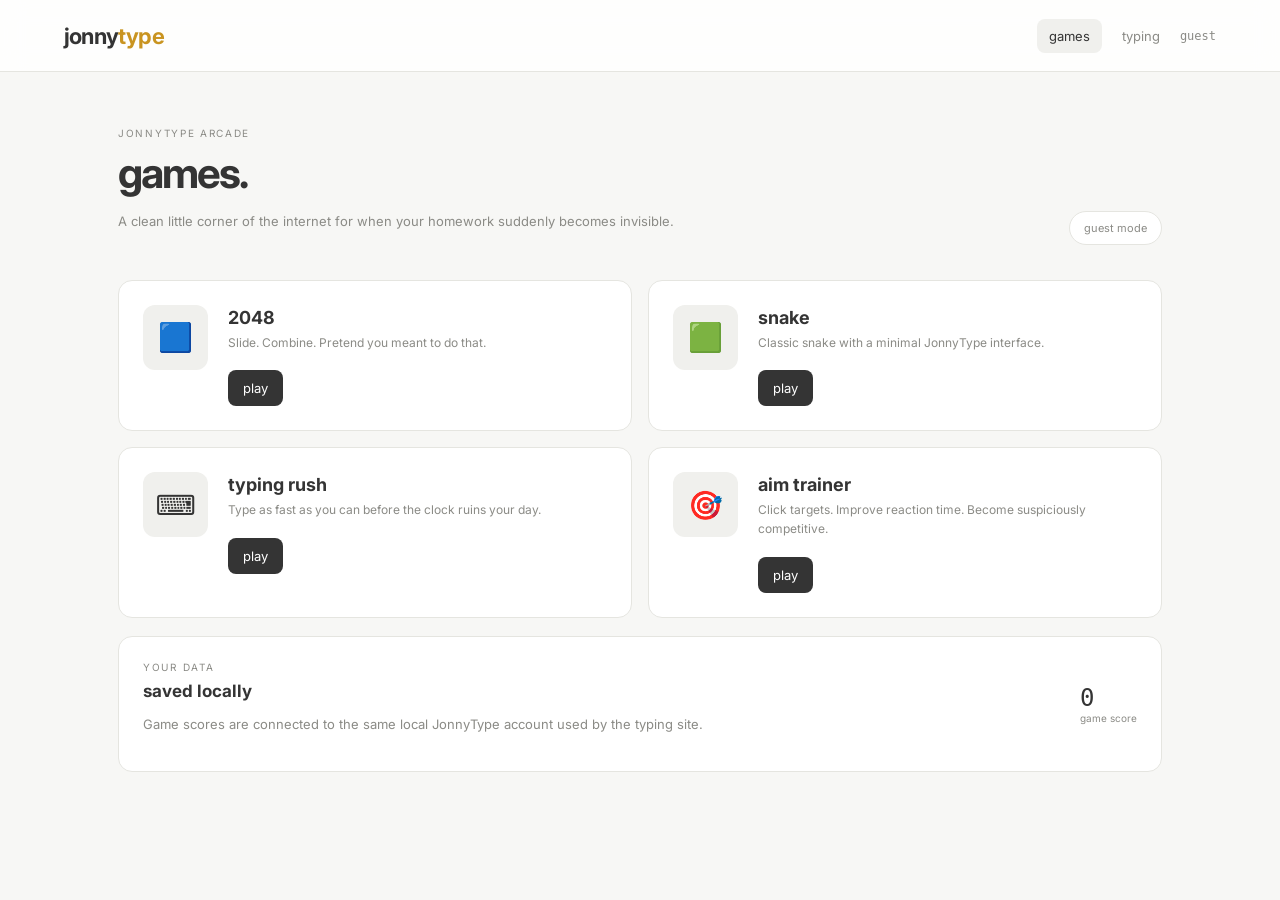
==== games.html @ 1a2a4110 "Add files via upload" ====
<!DOCTYPE html>
<html lang="en">
<head>
  <meta charset="UTF-8">
  <meta name="viewport" content="width=device-width, initial-scale=1.0">
  <title>JonnyType Games</title>
  <link rel="preconnect" href="https://fonts.googleapis.com">
  <link rel="preconnect" href="https://fonts.gstatic.com" crossorigin>
  <link href="https://fonts.googleapis.com/css2?family=Inter:wght@400;500;600;700&display=swap" rel="stylesheet">
  <link rel="stylesheet" href="styles.css">
</head>
<body class="games-body">
  <header class="topbar">
    <a class="logo" href="index.html">jonny<span>type</span></a>
    <nav>
      <a class="nav-btn active" href="games.html">games</a>
      <a class="nav-btn" href="index.html">typing</a>
      <span class="user-mini" id="gameUser">guest</span>
    </nav>
  </header>

  <main class="games-app">
    <div class="games-hero">
      <div>
        <p class="eyebrow">jonnytype arcade</p>
        <h1>games.</h1>
        <p class="muted">A clean little corner of the internet for when your homework suddenly becomes invisible.</p>
      </div>
      <div class="account-pill" id="accountPill">guest mode</div>
    </div>

    <div class="game-grid">
      <article class="game-card">
        <div class="game-icon">🟦</div>
        <div class="game-info">
          <h2>2048</h2>
          <p>Slide. Combine. Pretend you meant to do that.</p>
          <button class="primary-btn play-btn" data-game="2048">play</button>
        </div>
      </article>

      <article class="game-card">
        <div class="game-icon">🟩</div>
        <div class="game-info">
          <h2>snake</h2>
          <p>Classic snake with a minimal JonnyType interface.</p>
          <button class="primary-btn play-btn" data-game="snake">play</button>
        </div>
      </article>

      <article class="game-card">
        <div class="game-icon">⌨</div>
        <div class="game-info">
          <h2>typing rush</h2>
          <p>Type as fast as you can before the clock ruins your day.</p>
          <button class="primary-btn play-btn" data-game="typing-rush">play</button>
        </div>
      </article>

      <article class="game-card">
        <div class="game-icon">🎯</div>
        <div class="game-info">
          <h2>aim trainer</h2>
          <p>Click targets. Improve reaction time. Become suspiciously competitive.</p>
          <button class="primary-btn play-btn" data-game="aim">play</button>
        </div>
      </article>
    </div>

    <section class="saved-game-card">
      <div>
        <p class="eyebrow">your data</p>
        <h2>saved locally</h2>
        <p class="muted">Game scores are connected to the same local JonnyType account used by the typing site.</p>
      </div>
      <div class="saved-score" id="savedScore">0 <span>game score</span></div>
    </section>

    <div class="game-modal hidden" id="gameModal">
      <div class="modal-backdrop"></div>
      <div class="arcade-window">
        <button class="modal-close" id="closeGame">×</button>
        <div id="gameContent"></div>
      </div>
    </div>
  </main>

  <div class="toast" id="toast"></div>
  <script src="games.js"></script>
</body>
</html>
---- styles.css ----
*{box-sizing:border-box}
:root{
  --bg:#f7f7f5;--surface:#fff;--surface2:#f0f0ed;--text:#343434;--muted:#8b8b86;
  --accent:#e8b84b;--accent-dark:#c99420;--border:#e5e5e0;--danger:#d95c5c;
  --mono:"JetBrains Mono",monospace;--sans:"Inter",system-ui,sans-serif
}
html,body{margin:0;min-height:100%;background:var(--bg);color:var(--text);font-family:var(--sans)}
button,input{font:inherit}
button{border:0;cursor:pointer;color:inherit}
a{text-decoration:none;color:inherit}
.topbar{height:72px;display:flex;align-items:center;justify-content:space-between;padding:0 5vw;border-bottom:1px solid var(--border);background:rgba(255,255,255,.82);backdrop-filter:blur(12px);position:sticky;top:0;z-index:20}
.logo{font-size:22px;font-weight:700;letter-spacing:-.8px}.logo span,.auth-logo span{color:var(--accent-dark)}
nav{display:flex;align-items:center;gap:8px}.nav-btn{background:transparent;color:var(--muted);padding:9px 12px;border-radius:8px;font-size:13px}.nav-btn:hover,.nav-btn.active{color:var(--text);background:var(--surface2)}
.app{max-width:1100px;margin:auto;padding:60px 28px}
.view{display:none}.view.active{display:block}
.mode-row{display:flex;justify-content:space-between;align-items:center;margin-bottom:26px}.mode-group{display:flex;align-items:center;gap:4px}.mode-btn{background:transparent;color:var(--muted);padding:7px 10px;border-radius:6px;font-size:13px}.mode-btn:hover,.mode-btn.active{color:var(--accent-dark);background:#fbf1d8}.divider{width:1px;height:18px;background:var(--border);margin:0 7px}
.user-mini{font-size:12px;color:var(--muted);font-family:var(--mono)}
.typing-card{min-height:310px;position:relative;background:var(--surface);border:1px solid var(--border);border-radius:14px;padding:74px 56px 55px;box-shadow:0 8px 35px rgba(30,30,20,.04);outline:none}
.typing-card:focus{border-color:#d5d5cf}.timer{font-family:var(--mono);color:var(--accent-dark);font-size:22px;margin-bottom:24px}.words{font-family:var(--mono);font-size:24px;line-height:1.75;letter-spacing:.1px;color:#aaa;user-select:none}.word{display:inline}.word.current{color:#777}.letter.correct{color:#343434}.letter.incorrect{color:#d95c5c;text-decoration:underline}.typing-card input{position:absolute;opacity:0;pointer-events:none;width:1px;height:1px}.hint{text-align:center;color:#aaa;font-size:12px;margin-top:40px}
.test-controls{text-align:center;color:#aaa;font-size:11px;margin-top:22px}.icon-btn{font-size:24px;background:transparent;color:#999;margin-right:7px}.icon-btn:hover{color:var(--text)}
.section-heading{display:flex;justify-content:space-between;align-items:end;margin-bottom:30px}.eyebrow{text-transform:uppercase;letter-spacing:1.7px;font-size:10px;color:var(--muted);margin:0 0 8px}.section-heading h1,.games-hero h1{font-size:42px;letter-spacing:-2px;margin:0}.secondary-btn,.primary-btn{border-radius:8px;padding:10px 15px;font-size:13px}.primary-btn{background:var(--text);color:white}.primary-btn:hover{background:#111}.secondary-btn{background:var(--surface2);color:#666}.stats-grid{display:grid;grid-template-columns:repeat(4,1fr);gap:12px}.stat{background:var(--surface);border:1px solid var(--border);border-radius:12px;padding:22px}.stat-value{font-family:var(--mono);font-size:27px}.stat-label{color:var(--muted);font-size:11px;margin-top:7px}.history-card{margin-top:18px;background:var(--surface);border:1px solid var(--border);border-radius:12px;padding:24px}.history-card h2{font-size:15px;margin:0 0 18px}.history-row{display:grid;grid-template-columns:1fr 1fr 1fr 1fr;padding:12px 0;border-top:1px solid var(--border);font-family:var(--mono);font-size:12px}.muted{color:var(--muted);font-size:13px;line-height:1.6}
.modal,.result-overlay,.game-modal{position:fixed;inset:0;z-index:50;display:flex;align-items:center;justify-content:center}.hidden{display:none!important}.modal-backdrop{position:absolute;inset:0;background:rgba(20,20,15,.28);backdrop-filter:blur(5px)}.modal-card,.result-card,.arcade-window{position:relative;z-index:1;background:var(--surface);border:1px solid var(--border);border-radius:15px;box-shadow:0 25px 80px rgba(0,0,0,.16)}
.modal-card{width:min(410px,calc(100% - 30px));padding:34px}.modal-close{position:absolute;right:16px;top:12px;background:transparent;color:#aaa;font-size:25px}.auth-logo{font-size:20px;font-weight:700;margin-bottom:28px}.modal-card h2{margin:0 0 8px;font-size:27px}.modal-card form{display:grid;gap:14px;margin-top:24px}.modal-card label{font-size:12px;color:#777}.modal-card input{display:block;width:100%;margin-top:6px;padding:11px 12px;border:1px solid var(--border);border-radius:8px;background:#fafaf8;outline:none}.modal-card input:focus{border-color:#cfcfc8}.switch-auth,.danger-link{background:transparent;color:var(--accent-dark);font-size:12px;margin-top:16px}.danger-link{display:block;color:var(--danger);margin-left:auto;margin-right:auto}.result-card{width:min(390px,calc(100% - 30px));text-align:center;padding:40px}.result-wpm{font-family:var(--mono);font-size:72px;margin-top:8px}.result-label{color:var(--muted);font-size:12px}.result-stats{display:flex;justify-content:space-around;border-top:1px solid var(--border);margin:25px 0;padding-top:18px}.result-stats div{display:grid;gap:4px}.result-stats b{font-family:var(--mono);font-size:16px}.result-stats span{font-size:10px;color:var(--muted)}
.toast{position:fixed;left:50%;bottom:25px;transform:translate(-50%,20px);background:#333;color:#fff;border-radius:8px;padding:10px 15px;font-size:12px;opacity:0;pointer-events:none;transition:.2s;z-index:100}.toast.show{opacity:1;transform:translate(-50%,0)}
.games-app{max-width:1100px;margin:auto;padding:55px 28px}.games-hero{display:flex;justify-content:space-between;align-items:end;margin-bottom:35px}.account-pill{background:var(--surface);border:1px solid var(--border);border-radius:999px;padding:9px 14px;font-size:11px;color:var(--muted)}.game-grid{display:grid;grid-template-columns:repeat(2,1fr);gap:16px}.game-card{display:flex;gap:20px;background:var(--surface);border:1px solid var(--border);border-radius:14px;padding:24px}.game-icon{width:65px;height:65px;border-radius:12px;background:var(--surface2);display:grid;place-items:center;font-size:28px;flex:none}.game-info h2{font-size:18px;margin:2px 0 6px}.game-info p{font-size:12px;color:var(--muted);line-height:1.55;margin:0 0 18px}.saved-game-card{margin-top:18px;display:flex;justify-content:space-between;align-items:center;background:var(--surface);border:1px solid var(--border);border-radius:14px;padding:24px}.saved-game-card h2{margin:0 0 5px;font-size:17px}.saved-score{font-family:var(--mono);font-size:24px}.saved-score span{display:block;font-family:var(--sans);font-size:10px;color:var(--muted);text-align:right}.arcade-window{width:min(700px,calc(100% - 30px));min-height:430px;padding:40px}.arcade-window canvas{display:block;margin:auto;background:#fafaf7;border:1px solid var(--border);border-radius:10px}.game-title{text-align:center;margin:0 0 20px}.game-center{text-align:center}.game-big-score{text-align:center;font-family:var(--mono);font-size:26px;margin-bottom:15px}
@media(max-width:700px){.app,.games-app{padding:35px 16px}.typing-card{padding:45px 20px}.words{font-size:18px}.stats-grid{grid-template-columns:1fr 1fr}.game-grid{grid-template-columns:1fr}.games-hero{display:block}.account-pill{display:inline-block;margin-top:18px}.saved-game-card{display:block}.saved-score{margin-top:20px}.saved-score span{text-align:left}}
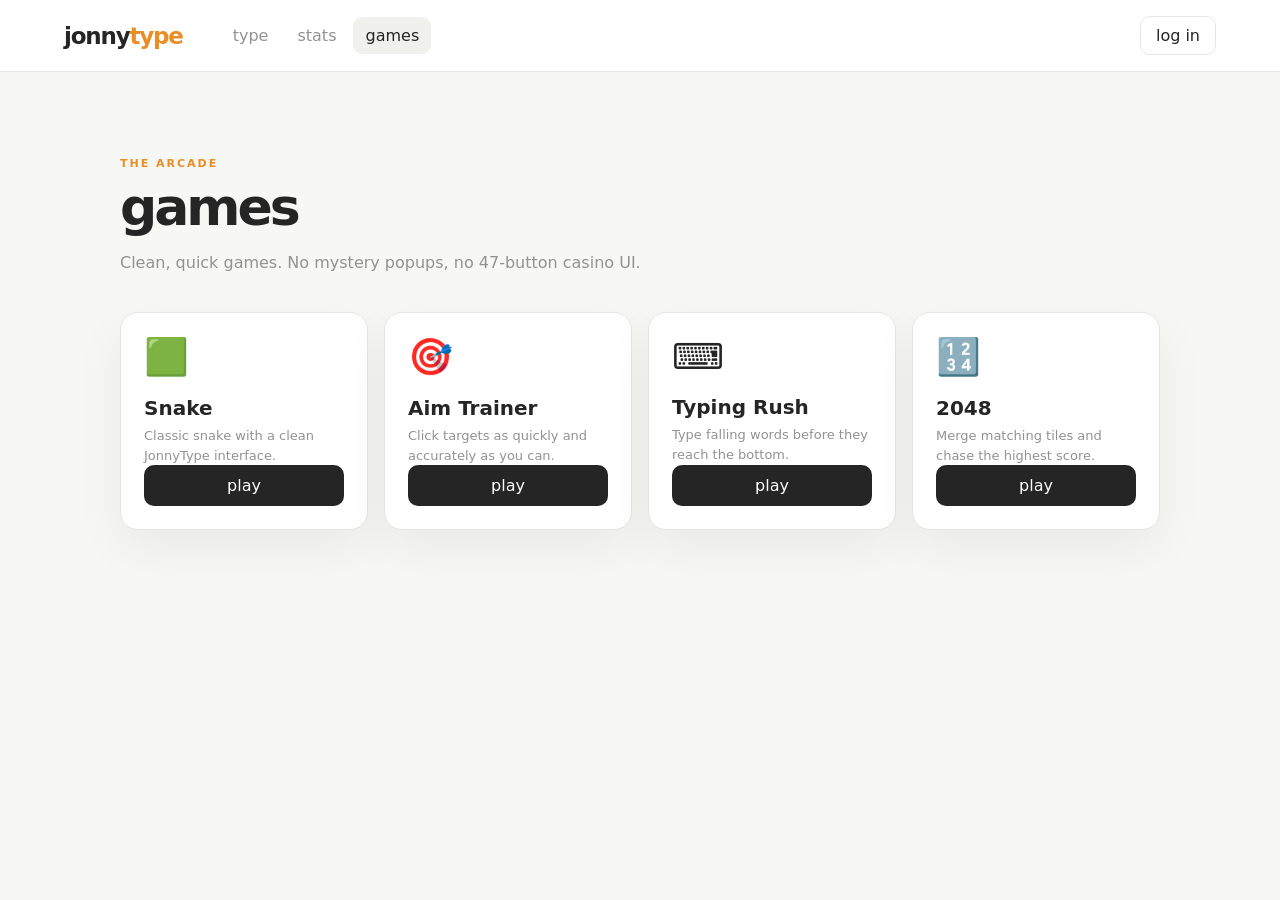
==== commit e9f1de13: "fr" ====
--- a/games.html
+++ b/games.html
@@ -1,91 +1 @@
-<!DOCTYPE html>
-<html lang="en">
-<head>
-  <meta charset="UTF-8">
-  <meta name="viewport" content="width=device-width, initial-scale=1.0">
-  <title>JonnyType Games</title>
-  <link rel="preconnect" href="https://fonts.googleapis.com">
-  <link rel="preconnect" href="https://fonts.gstatic.com" crossorigin>
-  <link href="https://fonts.googleapis.com/css2?family=Inter:wght@400;500;600;700&display=swap" rel="stylesheet">
-  <link rel="stylesheet" href="styles.css">
-</head>
-<body class="games-body">
-  <header class="topbar">
-    <a class="logo" href="index.html">jonny<span>type</span></a>
-    <nav>
-      <a class="nav-btn active" href="games.html">games</a>
-      <a class="nav-btn" href="index.html">typing</a>
-      <span class="user-mini" id="gameUser">guest</span>
-    </nav>
-  </header>
-
-  <main class="games-app">
-    <div class="games-hero">
-      <div>
-        <p class="eyebrow">jonnytype arcade</p>
-        <h1>games.</h1>
-        <p class="muted">A clean little corner of the internet for when your homework suddenly becomes invisible.</p>
-      </div>
-      <div class="account-pill" id="accountPill">guest mode</div>
-    </div>
-
-    <div class="game-grid">
-      <article class="game-card">
-        <div class="game-icon">🟦</div>
-        <div class="game-info">
-          <h2>2048</h2>
-          <p>Slide. Combine. Pretend you meant to do that.</p>
-          <button class="primary-btn play-btn" data-game="2048">play</button>
-        </div>
-      </article>
-
-      <article class="game-card">
-        <div class="game-icon">🟩</div>
-        <div class="game-info">
-          <h2>snake</h2>
-          <p>Classic snake with a minimal JonnyType interface.</p>
-          <button class="primary-btn play-btn" data-game="snake">play</button>
-        </div>
-      </article>
-
-      <article class="game-card">
-        <div class="game-icon">⌨</div>
-        <div class="game-info">
-          <h2>typing rush</h2>
-          <p>Type as fast as you can before the clock ruins your day.</p>
-          <button class="primary-btn play-btn" data-game="typing-rush">play</button>
-        </div>
-      </article>
-
-      <article class="game-card">
-        <div class="game-icon">🎯</div>
-        <div class="game-info">
-          <h2>aim trainer</h2>
-          <p>Click targets. Improve reaction time. Become suspiciously competitive.</p>
-          <button class="primary-btn play-btn" data-game="aim">play</button>
-        </div>
-      </article>
-    </div>
-
-    <section class="saved-game-card">
-      <div>
-        <p class="eyebrow">your data</p>
-        <h2>saved locally</h2>
-        <p class="muted">Game scores are connected to the same local JonnyType account used by the typing site.</p>
-      </div>
-      <div class="saved-score" id="savedScore">0 <span>game score</span></div>
-    </section>
-
-    <div class="game-modal hidden" id="gameModal">
-      <div class="modal-backdrop"></div>
-      <div class="arcade-window">
-        <button class="modal-close" id="closeGame">×</button>
-        <div id="gameContent"></div>
-      </div>
-    </div>
-  </main>
-
-  <div class="toast" id="toast"></div>
-  <script src="games.js"></script>
-</body>
-</html>
+<!doctype html><html lang="en"><head><meta charset="utf-8"><meta name="viewport" content="width=device-width,initial-scale=1"><title>JonnyType Games</title><link rel="stylesheet" href="styles.css"></head><body><header class="topbar"><a class="brand" href="index.html">jonny<span>type</span></a><nav><a class="nav-btn" href="index.html">type</a><a class="nav-btn" href="index.html#stats">stats</a><a class="nav-btn active" href="games.html">games</a></nav><button id="gameAccountBtn" class="account-btn">log in</button></header><main class="games-main"><div class="games-hero"><p class="eyebrow">the arcade</p><h1>games</h1><p>Clean, quick games. No mystery popups, no 47-button casino UI.</p></div><div id="gameGrid" class="game-grid"></div></main><script type="module" src="games.js"></script></body></html>
--- a/styles.css
+++ b/styles.css
@@ -1,26 +1 @@
-*{box-sizing:border-box}
-:root{
-  --bg:#f7f7f5;--surface:#fff;--surface2:#f0f0ed;--text:#343434;--muted:#8b8b86;
-  --accent:#e8b84b;--accent-dark:#c99420;--border:#e5e5e0;--danger:#d95c5c;
-  --mono:"JetBrains Mono",monospace;--sans:"Inter",system-ui,sans-serif
-}
-html,body{margin:0;min-height:100%;background:var(--bg);color:var(--text);font-family:var(--sans)}
-button,input{font:inherit}
-button{border:0;cursor:pointer;color:inherit}
-a{text-decoration:none;color:inherit}
-.topbar{height:72px;display:flex;align-items:center;justify-content:space-between;padding:0 5vw;border-bottom:1px solid var(--border);background:rgba(255,255,255,.82);backdrop-filter:blur(12px);position:sticky;top:0;z-index:20}
-.logo{font-size:22px;font-weight:700;letter-spacing:-.8px}.logo span,.auth-logo span{color:var(--accent-dark)}
-nav{display:flex;align-items:center;gap:8px}.nav-btn{background:transparent;color:var(--muted);padding:9px 12px;border-radius:8px;font-size:13px}.nav-btn:hover,.nav-btn.active{color:var(--text);background:var(--surface2)}
-.app{max-width:1100px;margin:auto;padding:60px 28px}
-.view{display:none}.view.active{display:block}
-.mode-row{display:flex;justify-content:space-between;align-items:center;margin-bottom:26px}.mode-group{display:flex;align-items:center;gap:4px}.mode-btn{background:transparent;color:var(--muted);padding:7px 10px;border-radius:6px;font-size:13px}.mode-btn:hover,.mode-btn.active{color:var(--accent-dark);background:#fbf1d8}.divider{width:1px;height:18px;background:var(--border);margin:0 7px}
-.user-mini{font-size:12px;color:var(--muted);font-family:var(--mono)}
-.typing-card{min-height:310px;position:relative;background:var(--surface);border:1px solid var(--border);border-radius:14px;padding:74px 56px 55px;box-shadow:0 8px 35px rgba(30,30,20,.04);outline:none}
-.typing-card:focus{border-color:#d5d5cf}.timer{font-family:var(--mono);color:var(--accent-dark);font-size:22px;margin-bottom:24px}.words{font-family:var(--mono);font-size:24px;line-height:1.75;letter-spacing:.1px;color:#aaa;user-select:none}.word{display:inline}.word.current{color:#777}.letter.correct{color:#343434}.letter.incorrect{color:#d95c5c;text-decoration:underline}.typing-card input{position:absolute;opacity:0;pointer-events:none;width:1px;height:1px}.hint{text-align:center;color:#aaa;font-size:12px;margin-top:40px}
-.test-controls{text-align:center;color:#aaa;font-size:11px;margin-top:22px}.icon-btn{font-size:24px;background:transparent;color:#999;margin-right:7px}.icon-btn:hover{color:var(--text)}
-.section-heading{display:flex;justify-content:space-between;align-items:end;margin-bottom:30px}.eyebrow{text-transform:uppercase;letter-spacing:1.7px;font-size:10px;color:var(--muted);margin:0 0 8px}.section-heading h1,.games-hero h1{font-size:42px;letter-spacing:-2px;margin:0}.secondary-btn,.primary-btn{border-radius:8px;padding:10px 15px;font-size:13px}.primary-btn{background:var(--text);color:white}.primary-btn:hover{background:#111}.secondary-btn{background:var(--surface2);color:#666}.stats-grid{display:grid;grid-template-columns:repeat(4,1fr);gap:12px}.stat{background:var(--surface);border:1px solid var(--border);border-radius:12px;padding:22px}.stat-value{font-family:var(--mono);font-size:27px}.stat-label{color:var(--muted);font-size:11px;margin-top:7px}.history-card{margin-top:18px;background:var(--surface);border:1px solid var(--border);border-radius:12px;padding:24px}.history-card h2{font-size:15px;margin:0 0 18px}.history-row{display:grid;grid-template-columns:1fr 1fr 1fr 1fr;padding:12px 0;border-top:1px solid var(--border);font-family:var(--mono);font-size:12px}.muted{color:var(--muted);font-size:13px;line-height:1.6}
-.modal,.result-overlay,.game-modal{position:fixed;inset:0;z-index:50;display:flex;align-items:center;justify-content:center}.hidden{display:none!important}.modal-backdrop{position:absolute;inset:0;background:rgba(20,20,15,.28);backdrop-filter:blur(5px)}.modal-card,.result-card,.arcade-window{position:relative;z-index:1;background:var(--surface);border:1px solid var(--border);border-radius:15px;box-shadow:0 25px 80px rgba(0,0,0,.16)}
-.modal-card{width:min(410px,calc(100% - 30px));padding:34px}.modal-close{position:absolute;right:16px;top:12px;background:transparent;color:#aaa;font-size:25px}.auth-logo{font-size:20px;font-weight:700;margin-bottom:28px}.modal-card h2{margin:0 0 8px;font-size:27px}.modal-card form{display:grid;gap:14px;margin-top:24px}.modal-card label{font-size:12px;color:#777}.modal-card input{display:block;width:100%;margin-top:6px;padding:11px 12px;border:1px solid var(--border);border-radius:8px;background:#fafaf8;outline:none}.modal-card input:focus{border-color:#cfcfc8}.switch-auth,.danger-link{background:transparent;color:var(--accent-dark);font-size:12px;margin-top:16px}.danger-link{display:block;color:var(--danger);margin-left:auto;margin-right:auto}.result-card{width:min(390px,calc(100% - 30px));text-align:center;padding:40px}.result-wpm{font-family:var(--mono);font-size:72px;margin-top:8px}.result-label{color:var(--muted);font-size:12px}.result-stats{display:flex;justify-content:space-around;border-top:1px solid var(--border);margin:25px 0;padding-top:18px}.result-stats div{display:grid;gap:4px}.result-stats b{font-family:var(--mono);font-size:16px}.result-stats span{font-size:10px;color:var(--muted)}
-.toast{position:fixed;left:50%;bottom:25px;transform:translate(-50%,20px);background:#333;color:#fff;border-radius:8px;padding:10px 15px;font-size:12px;opacity:0;pointer-events:none;transition:.2s;z-index:100}.toast.show{opacity:1;transform:translate(-50%,0)}
-.games-app{max-width:1100px;margin:auto;padding:55px 28px}.games-hero{display:flex;justify-content:space-between;align-items:end;margin-bottom:35px}.account-pill{background:var(--surface);border:1px solid var(--border);border-radius:999px;padding:9px 14px;font-size:11px;color:var(--muted)}.game-grid{display:grid;grid-template-columns:repeat(2,1fr);gap:16px}.game-card{display:flex;gap:20px;background:var(--surface);border:1px solid var(--border);border-radius:14px;padding:24px}.game-icon{width:65px;height:65px;border-radius:12px;background:var(--surface2);display:grid;place-items:center;font-size:28px;flex:none}.game-info h2{font-size:18px;margin:2px 0 6px}.game-info p{font-size:12px;color:var(--muted);line-height:1.55;margin:0 0 18px}.saved-game-card{margin-top:18px;display:flex;justify-content:space-between;align-items:center;background:var(--surface);border:1px solid var(--border);border-radius:14px;padding:24px}.saved-game-card h2{margin:0 0 5px;font-size:17px}.saved-score{font-family:var(--mono);font-size:24px}.saved-score span{display:block;font-family:var(--sans);font-size:10px;color:var(--muted);text-align:right}.arcade-window{width:min(700px,calc(100% - 30px));min-height:430px;padding:40px}.arcade-window canvas{display:block;margin:auto;background:#fafaf7;border:1px solid var(--border);border-radius:10px}.game-title{text-align:center;margin:0 0 20px}.game-center{text-align:center}.game-big-score{text-align:center;font-family:var(--mono);font-size:26px;margin-bottom:15px}
-@media(max-width:700px){.app,.games-app{padding:35px 16px}.typing-card{padding:45px 20px}.words{font-size:18px}.stats-grid{grid-template-columns:1fr 1fr}.game-grid{grid-template-columns:1fr}.games-hero{display:block}.account-pill{display:inline-block;margin-top:18px}.saved-game-card{display:block}.saved-score{margin-top:20px}.saved-score span{text-align:left}}
+:root{--bg:#f7f7f5;--surface:#fff;--text:#252525;--muted:#929292;--line:#e5e5e2;--accent:#e98d25;--shadow:0 18px 50px #0000000f}*{box-sizing:border-box}html{scroll-behavior:smooth}body{margin:0;background:var(--bg);color:var(--text);font-family:Inter,system-ui,-apple-system,BlinkMacSystemFont,"Segoe UI",sans-serif}button,input{font:inherit}.topbar{height:72px;display:flex;align-items:center;padding:0 5vw;border-bottom:1px solid var(--line);background:#fffffff2;backdrop-filter:blur(12px);position:sticky;top:0;z-index:20}.brand{font-size:23px;font-weight:800;letter-spacing:-1.2px;color:var(--text);text-decoration:none}.brand span{color:var(--accent)}nav{display:flex;gap:5px;margin-left:38px}.nav-btn,.account-btn,.ghost-btn,.icon-btn{border:0;background:transparent;color:var(--muted);cursor:pointer;text-decoration:none}.nav-btn{padding:9px 12px;border-radius:9px}.nav-btn:hover,.nav-btn.active{background:#f0f0ed;color:var(--text)}.account-btn{margin-left:auto;border:1px solid var(--line);background:#fff;color:var(--text);padding:9px 15px;border-radius:10px}main{max-width:1100px;margin:auto}.typing-section{min-height:720px;padding:90px 30px 50px}.test-controls{display:flex;justify-content:center;gap:10px;margin-bottom:28px}.segmented{display:flex;gap:4px;background:#ecece9;padding:4px;border-radius:10px}.segmented button{border:0;background:transparent;color:#888;padding:7px 14px;border-radius:7px;cursor:pointer}.segmented button.selected{background:white;color:#222;box-shadow:0 2px 7px #00000014}.icon-btn{font-size:23px;padding:3px 10px}.typing-window{position:relative;width:min(950px,100%);height:300px;margin:auto;background:#fff;border:1px solid var(--line);border-radius:18px;box-shadow:var(--shadow);padding:32px;outline:none;cursor:text;overflow:hidden}.typing-meta{height:26px;display:flex;color:var(--accent);font-weight:700;font-variant-numeric:tabular-nums}.meta-spacer{flex:1}.word-viewport{position:relative;height:155px;margin-top:20px;overflow:hidden}.word-stream{position:absolute;left:0;right:0;top:0;font:500 24px/2 "SFMono-Regular",Consolas,"Liberation Mono",monospace;word-spacing:4px;transition:transform .12s ease-out}.word{display:inline-block;position:relative;margin-right:14px;color:#c5c5c1}.word.done{color:#73736e}.word.current{color:#373734}.word.current .letter.correct{color:#333}.word.current .letter.wrong{color:#d66b5d;text-decoration:underline}.typing-input{position:fixed;left:-10000px;top:0;width:1px;height:1px;opacity:0}.typing-hint{position:absolute;bottom:22px;left:0;right:0;text-align:center;color:#b3b3ae;font-size:13px}.caret{position:absolute;width:2px;height:30px;background:var(--accent);border-radius:2px;animation:blink 1s steps(1) infinite;pointer-events:none}.hidden{display:none!important}.results{width:min(950px,100%);margin:25px auto;display:grid;grid-template-columns:repeat(4,1fr);gap:12px}.results>div,.stat-card{background:white;border:1px solid var(--line);border-radius:14px;padding:18px}.results strong{display:block;font-size:28px}.results span,.stat-card span{color:var(--muted);font-size:12px}.primary-btn{border:0;background:var(--text);color:#fff;padding:11px 18px;border-radius:10px;cursor:pointer;font-weight:700}.results .primary-btn{grid-column:1/-1;width:max-content;margin:4px auto 0}.stats-section{padding:90px 30px 100px}.section-heading{display:flex;justify-content:space-between;align-items:end;margin-bottom:25px}.eyebrow{text-transform:uppercase;letter-spacing:2px;font-size:11px;font-weight:800;color:var(--accent);margin:0 0 7px}.section-heading h1,.games-hero h1{font-size:52px;letter-spacing:-3px;margin:0}.ghost-btn{border:1px solid var(--line);padding:9px 14px;border-radius:10px;color:#555}.stat-grid{display:grid;grid-template-columns:repeat(4,1fr);gap:12px}.stat-card strong{display:block;font-size:34px;margin-top:8px}.recent-card{margin-top:15px;background:#fff;border:1px solid var(--line);border-radius:16px;padding:22px}.recent-card h2{margin:0 0 14px;font-size:17px}.recent-list{display:grid;gap:8px}.recent-row{display:grid;grid-template-columns:1fr 100px 100px 100px;padding:11px 0;border-bottom:1px solid #eee;font-size:13px}.muted{color:var(--muted)}.games-main{padding:85px 30px 100px}.games-hero{margin-bottom:40px}.games-hero p:last-child{color:var(--muted);max-width:550px}.game-grid{display:grid;grid-template-columns:repeat(auto-fit,minmax(220px,1fr));gap:16px}.game-card{background:#fff;border:1px solid var(--line);border-radius:18px;padding:23px;box-shadow:var(--shadow);display:flex;flex-direction:column;min-height:210px}.game-icon{font-size:36px}.game-card h2{margin:18px 0 6px;font-size:20px}.game-card p{margin:0;color:var(--muted);font-size:13px;line-height:1.5}.play-btn{margin-top:auto;display:block;text-align:center;text-decoration:none;background:var(--text);color:#fff;padding:11px;border-radius:10px}.modal{position:fixed;inset:0;background:#14141447;backdrop-filter:blur(5px);display:grid;place-items:center;z-index:100;padding:20px}.modal-card{width:min(420px,100%);background:#fff;border-radius:18px;padding:30px;position:relative;box-shadow:0 30px 90px #0003}.modal-close{position:absolute;right:18px;top:14px;border:0;background:transparent;font-size:27px;color:#999;cursor:pointer}.modal-card h2{margin:0 0 8px;font-size:32px}.modal-card form{display:grid;gap:10px;margin-top:22px}.modal-card input{border:1px solid var(--line);border-radius:10px;padding:12px}.link-btn{border:0;background:none;color:var(--accent);cursor:pointer;margin-top:14px}.auth-status{font-size:13px;color:#c56d5d;min-height:18px}@keyframes blink{0%,45%{opacity:1}46%,100%{opacity:0}}@media(max-width:700px){.topbar{padding:0 18px}.brand{font-size:19px}nav{margin-left:10px}.nav-btn{padding:7px}.typing-section{padding:55px 14px 35px}.typing-window{height:280px;padding:24px}.word-stream{font-size:19px}.stat-grid,.results{grid-template-columns:repeat(2,1fr)}.section-heading h1,.games-hero h1{font-size:42px}.recent-row{grid-template-columns:1fr 70px 70px}.recent-row span:last-child{display:none}}
